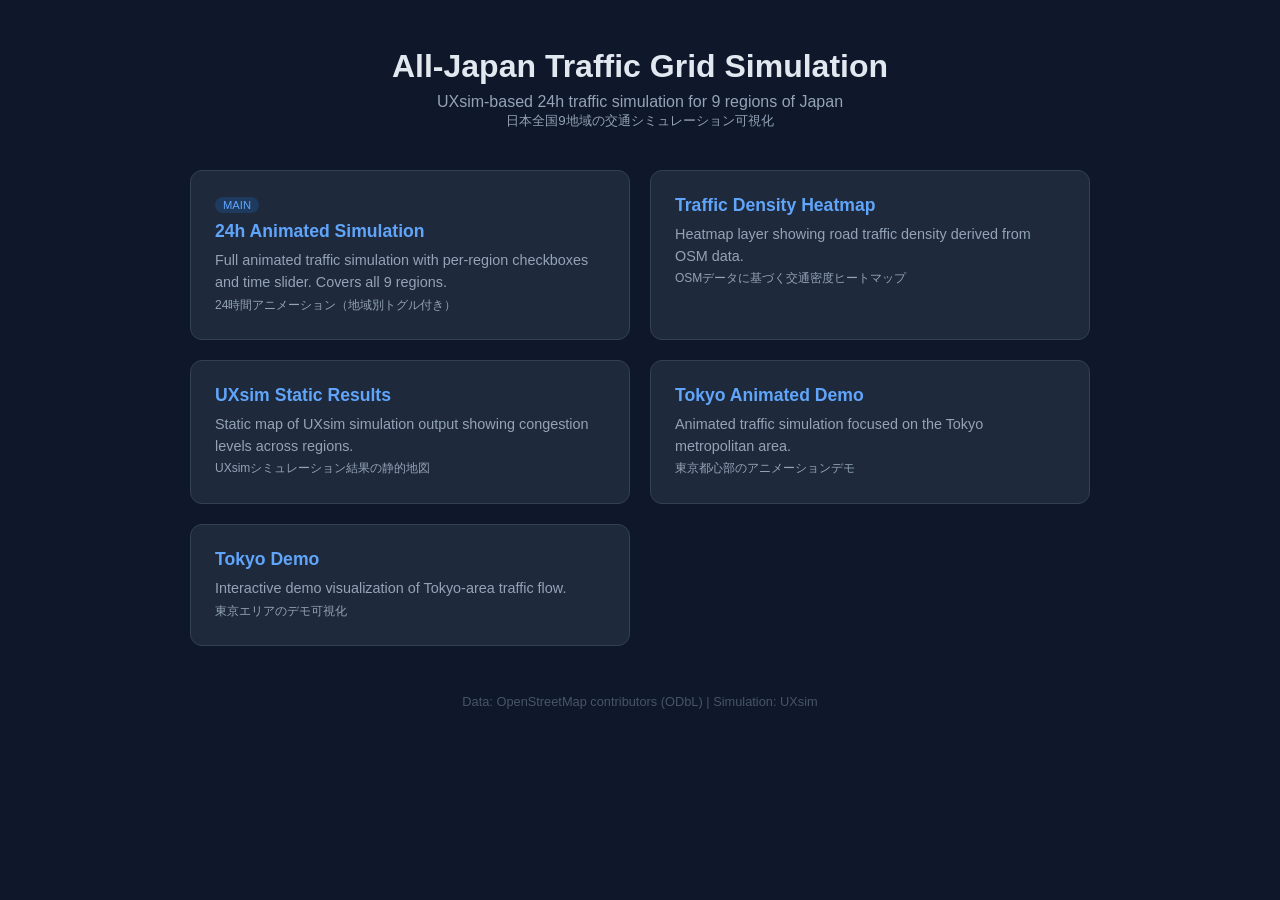
==== visualize/output/index.html @ a6081bfb "Update README with 24h traffic simulation demo GIF and GitHub Pages setup - Replace README with docu" ====
<!DOCTYPE html>
<html lang="en">
<head>
  <meta charset="UTF-8">
  <meta name="viewport" content="width=device-width, initial-scale=1.0">
  <title>All-Japan Traffic Grid Simulation</title>
  <style>
    * { margin: 0; padding: 0; box-sizing: border-box; }
    body {
      font-family: -apple-system, BlinkMacSystemFont, "Segoe UI", Roboto, sans-serif;
      background: #0f172a;
      color: #e2e8f0;
      min-height: 100vh;
      display: flex;
      flex-direction: column;
      align-items: center;
      padding: 3rem 1rem;
    }
    h1 {
      font-size: 2rem;
      font-weight: 700;
      margin-bottom: 0.5rem;
    }
    .subtitle {
      color: #94a3b8;
      margin-bottom: 2.5rem;
      text-align: center;
    }
    .grid {
      display: grid;
      grid-template-columns: repeat(auto-fill, minmax(320px, 1fr));
      gap: 1.25rem;
      max-width: 900px;
      width: 100%;
    }
    a.card {
      display: block;
      background: #1e293b;
      border: 1px solid #334155;
      border-radius: 12px;
      padding: 1.5rem;
      text-decoration: none;
      color: inherit;
      transition: border-color 0.2s, transform 0.2s;
    }
    a.card:hover {
      border-color: #60a5fa;
      transform: translateY(-2px);
    }
    .card h2 {
      font-size: 1.1rem;
      color: #60a5fa;
      margin-bottom: 0.5rem;
    }
    .card p {
      font-size: 0.9rem;
      color: #94a3b8;
      line-height: 1.5;
    }
    .badge {
      display: inline-block;
      font-size: 0.7rem;
      padding: 0.15rem 0.5rem;
      border-radius: 9999px;
      background: #1e3a5f;
      color: #60a5fa;
      margin-bottom: 0.5rem;
    }
    footer {
      margin-top: 3rem;
      color: #475569;
      font-size: 0.8rem;
    }
  </style>
</head>
<body>
  <h1>All-Japan Traffic Grid Simulation</h1>
  <p class="subtitle">UXsim-based 24h traffic simulation for 9 regions of Japan<br>
    <small>日本全国9地域の交通シミュレーション可視化</small>
  </p>

  <div class="grid">
    <a class="card" href="japan_traffic_animated.html">
      <span class="badge">MAIN</span>
      <h2>24h Animated Simulation</h2>
      <p>Full animated traffic simulation with per-region checkboxes and time slider. Covers all 9 regions.<br>
        <small>24時間アニメーション（地域別トグル付き）</small></p>
    </a>

    <a class="card" href="japan_traffic_heatmap.html">
      <h2>Traffic Density Heatmap</h2>
      <p>Heatmap layer showing road traffic density derived from OSM data.<br>
        <small>OSMデータに基づく交通密度ヒートマップ</small></p>
    </a>

    <a class="card" href="japan_traffic_uxsim.html">
      <h2>UXsim Static Results</h2>
      <p>Static map of UXsim simulation output showing congestion levels across regions.<br>
        <small>UXsimシミュレーション結果の静的地図</small></p>
    </a>

    <a class="card" href="tokyo_animated.html">
      <h2>Tokyo Animated Demo</h2>
      <p>Animated traffic simulation focused on the Tokyo metropolitan area.<br>
        <small>東京都心部のアニメーションデモ</small></p>
    </a>

    <a class="card" href="tokyo_demo.html">
      <h2>Tokyo Demo</h2>
      <p>Interactive demo visualization of Tokyo-area traffic flow.<br>
        <small>東京エリアのデモ可視化</small></p>
    </a>
  </div>

  <footer>Data: OpenStreetMap contributors (ODbL) | Simulation: UXsim</footer>
</body>
</html>
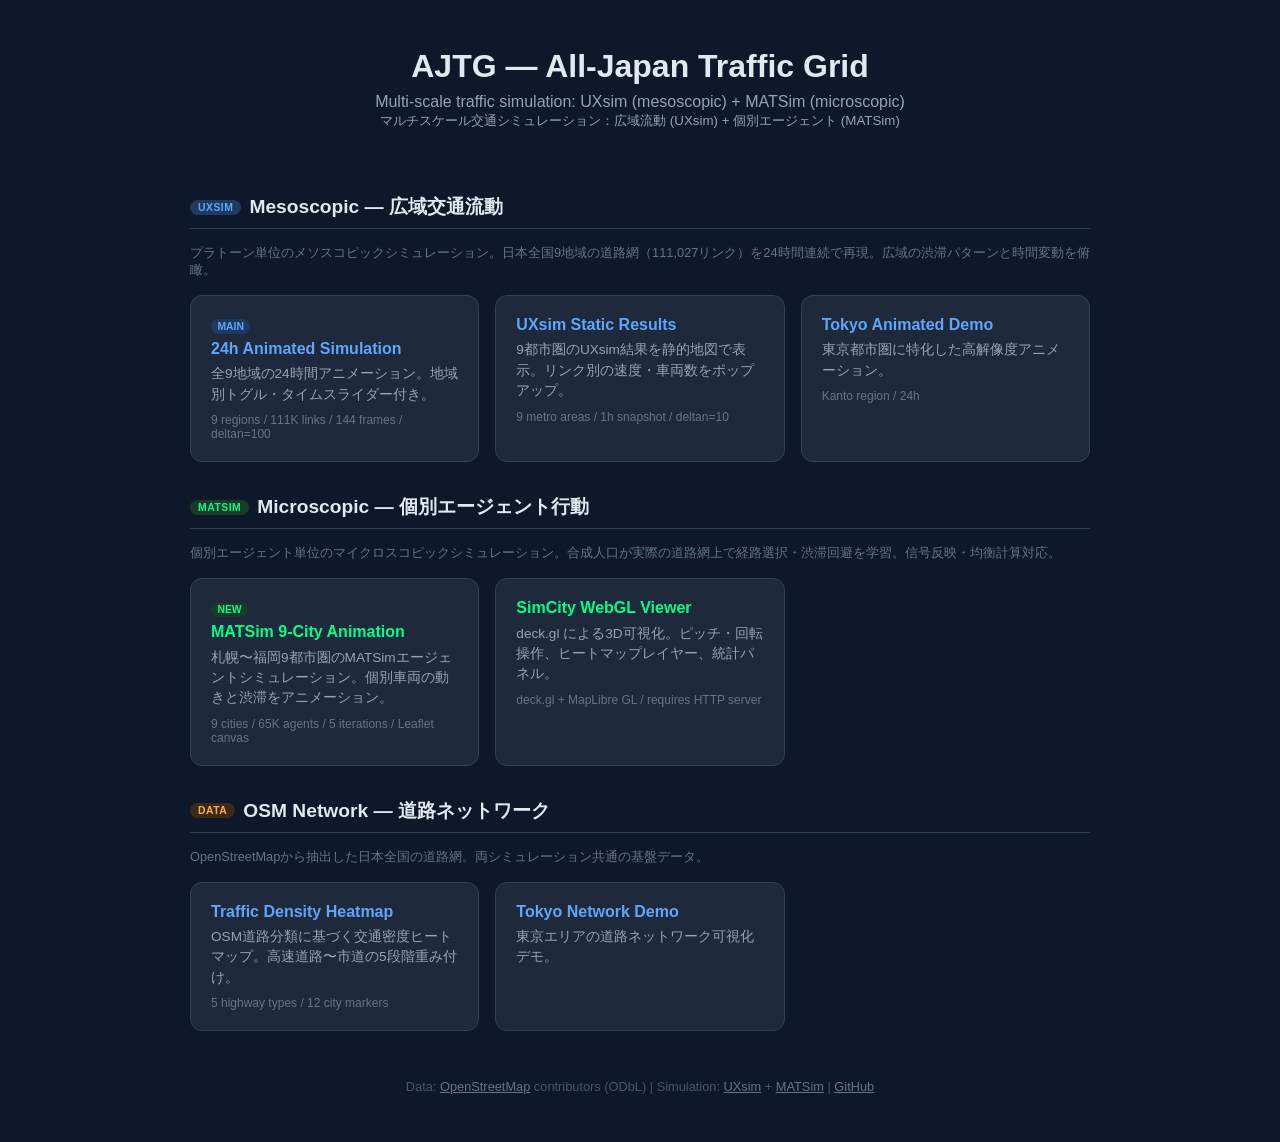
==== commit 0167558b: "Add MATSim animated map and reorganize portal by simulation type - visualize/japan_matsim_animated.p" ====
--- a/visualize/output/index.html
+++ b/visualize/output/index.html
@@ -7,7 +7,7 @@
   <style>
     * { margin: 0; padding: 0; box-sizing: border-box; }
     body {
-      font-family: -apple-system, BlinkMacSystemFont, "Segoe UI", Roboto, sans-serif;
+      font-family: -apple-system, BlinkMacSystemFont, "Segoe UI", "Hiragino Sans", Roboto, sans-serif;
       background: #0f172a;
       color: #e2e8f0;
       min-height: 100vh;
@@ -16,102 +16,135 @@
       align-items: center;
       padding: 3rem 1rem;
     }
-    h1 {
-      font-size: 2rem;
-      font-weight: 700;
-      margin-bottom: 0.5rem;
+    h1 { font-size: 2rem; font-weight: 700; margin-bottom: 0.5rem; }
+    .subtitle { color: #94a3b8; margin-bottom: 2rem; text-align: center; }
+    .section-title {
+      font-size: 1.2rem; font-weight: 600; color: #e2e8f0;
+      margin: 2rem 0 1rem; width: 100%; max-width: 900px;
+      padding-bottom: 0.5rem; border-bottom: 1px solid #334155;
+      display: flex; align-items: center; gap: 0.5rem;
     }
-    .subtitle {
-      color: #94a3b8;
-      margin-bottom: 2.5rem;
-      text-align: center;
+    .section-tag {
+      font-size: 0.65rem; padding: 2px 8px; border-radius: 9999px;
+      font-weight: 600; text-transform: uppercase; letter-spacing: 0.5px;
     }
+    .tag-uxsim { background: #1e3a5f; color: #60a5fa; }
+    .tag-matsim { background: #1a3a2a; color: #00ff88; }
+    .tag-data { background: #3a2a1a; color: #ffaa44; }
+    .section-desc { font-size: 0.8rem; color: #64748b; max-width: 900px; width: 100%; margin-bottom: 1rem; }
     .grid {
       display: grid;
-      grid-template-columns: repeat(auto-fill, minmax(320px, 1fr));
-      gap: 1.25rem;
+      grid-template-columns: repeat(auto-fill, minmax(280px, 1fr));
+      gap: 1rem;
       max-width: 900px;
       width: 100%;
     }
     a.card {
-      display: block;
-      background: #1e293b;
-      border: 1px solid #334155;
-      border-radius: 12px;
-      padding: 1.5rem;
-      text-decoration: none;
-      color: inherit;
-      transition: border-color 0.2s, transform 0.2s;
+      display: block; background: #1e293b; border: 1px solid #334155;
+      border-radius: 12px; padding: 1.25rem; text-decoration: none;
+      color: inherit; transition: border-color 0.2s, transform 0.2s;
     }
-    a.card:hover {
-      border-color: #60a5fa;
-      transform: translateY(-2px);
+    a.card:hover { border-color: #60a5fa; transform: translateY(-2px); }
+    a.card.matsim:hover { border-color: #00ff88; }
+    .card h2 { font-size: 1rem; color: #60a5fa; margin-bottom: 0.4rem; }
+    .card.matsim h2 { color: #00ff88; }
+    .card p { font-size: 0.85rem; color: #94a3b8; line-height: 1.5; }
+    .badge {
+      display: inline-block; font-size: 0.65rem; padding: 0.1rem 0.4rem;
+      border-radius: 9999px; margin-bottom: 0.4rem; font-weight: 600;
     }
-    .card h2 {
-      font-size: 1.1rem;
-      color: #60a5fa;
-      margin-bottom: 0.5rem;
-    }
-    .card p {
-      font-size: 0.9rem;
-      color: #94a3b8;
-      line-height: 1.5;
-    }
-    .badge {
-      display: inline-block;
-      font-size: 0.7rem;
-      padding: 0.15rem 0.5rem;
-      border-radius: 9999px;
-      background: #1e3a5f;
-      color: #60a5fa;
-      margin-bottom: 0.5rem;
-    }
-    footer {
-      margin-top: 3rem;
-      color: #475569;
-      font-size: 0.8rem;
-    }
+    .badge-main { background: #1e3a5f; color: #60a5fa; }
+    .badge-new { background: #1a3a2a; color: #00ff88; }
+    .specs { font-size: 0.75rem; color: #64748b; margin-top: 0.5rem; }
+    footer { margin-top: 3rem; color: #475569; font-size: 0.8rem; text-align: center; }
+    footer a { color: #64748b; }
   </style>
 </head>
 <body>
-  <h1>All-Japan Traffic Grid Simulation</h1>
-  <p class="subtitle">UXsim-based 24h traffic simulation for 9 regions of Japan<br>
-    <small>日本全国9地域の交通シミュレーション可視化</small>
+  <h1>AJTG — All-Japan Traffic Grid</h1>
+  <p class="subtitle">
+    Multi-scale traffic simulation: UXsim (mesoscopic) + MATSim (microscopic)<br>
+    <small>マルチスケール交通シミュレーション：広域流動 (UXsim) + 個別エージェント (MATSim)</small>
   </p>
 
+  <!-- UXsim Section -->
+  <div class="section-title">
+    <span class="section-tag tag-uxsim">UXsim</span>
+    Mesoscopic — 広域交通流動
+  </div>
+  <div class="section-desc">
+    プラトーン単位のメソスコピックシミュレーション。日本全国9地域の道路網（111,027リンク）を24時間連続で再現。広域の渋滞パターンと時間変動を俯瞰。
+  </div>
   <div class="grid">
     <a class="card" href="japan_traffic_animated.html">
-      <span class="badge">MAIN</span>
+      <span class="badge badge-main">MAIN</span>
       <h2>24h Animated Simulation</h2>
-      <p>Full animated traffic simulation with per-region checkboxes and time slider. Covers all 9 regions.<br>
-        <small>24時間アニメーション（地域別トグル付き）</small></p>
-    </a>
-
-    <a class="card" href="japan_traffic_heatmap.html">
-      <h2>Traffic Density Heatmap</h2>
-      <p>Heatmap layer showing road traffic density derived from OSM data.<br>
-        <small>OSMデータに基づく交通密度ヒートマップ</small></p>
+      <p>全9地域の24時間アニメーション。地域別トグル・タイムスライダー付き。</p>
+      <div class="specs">9 regions / 111K links / 144 frames / deltan=100</div>
     </a>
 
     <a class="card" href="japan_traffic_uxsim.html">
       <h2>UXsim Static Results</h2>
-      <p>Static map of UXsim simulation output showing congestion levels across regions.<br>
-        <small>UXsimシミュレーション結果の静的地図</small></p>
+      <p>9都市圏のUXsim結果を静的地図で表示。リンク別の速度・車両数をポップアップ。</p>
+      <div class="specs">9 metro areas / 1h snapshot / deltan=10</div>
     </a>
 
     <a class="card" href="tokyo_animated.html">
       <h2>Tokyo Animated Demo</h2>
-      <p>Animated traffic simulation focused on the Tokyo metropolitan area.<br>
-        <small>東京都心部のアニメーションデモ</small></p>
+      <p>東京都市圏に特化した高解像度アニメーション。</p>
+      <div class="specs">Kanto region / 24h</div>
+    </a>
+  </div>
+
+  <!-- MATSim Section -->
+  <div class="section-title">
+    <span class="section-tag tag-matsim">MATSim</span>
+    Microscopic — 個別エージェント行動
+  </div>
+  <div class="section-desc">
+    個別エージェント単位のマイクロスコピックシミュレーション。合成人口が実際の道路網上で経路選択・渋滞回避を学習。信号反映・均衡計算対応。
+  </div>
+  <div class="grid">
+    <a class="card matsim" href="japan_matsim_animated.html">
+      <span class="badge badge-new">NEW</span>
+      <h2>MATSim 9-City Animation</h2>
+      <p>札幌〜福岡9都市圏のMATSimエージェントシミュレーション。個別車両の動きと渋滞をアニメーション。</p>
+      <div class="specs">9 cities / 65K agents / 5 iterations / Leaflet canvas</div>
+    </a>
+
+    <a class="card matsim" href="../web/index.html">
+      <h2>SimCity WebGL Viewer</h2>
+      <p>deck.gl による3D可視化。ピッチ・回転操作、ヒートマップレイヤー、統計パネル。</p>
+      <div class="specs">deck.gl + MapLibre GL / requires HTTP server</div>
+    </a>
+  </div>
+
+  <!-- Data Section -->
+  <div class="section-title">
+    <span class="section-tag tag-data">DATA</span>
+    OSM Network — 道路ネットワーク
+  </div>
+  <div class="section-desc">
+    OpenStreetMapから抽出した日本全国の道路網。両シミュレーション共通の基盤データ。
+  </div>
+  <div class="grid">
+    <a class="card" href="japan_traffic_heatmap.html">
+      <h2>Traffic Density Heatmap</h2>
+      <p>OSM道路分類に基づく交通密度ヒートマップ。高速道路〜市道の5段階重み付け。</p>
+      <div class="specs">5 highway types / 12 city markers</div>
     </a>
 
     <a class="card" href="tokyo_demo.html">
-      <h2>Tokyo Demo</h2>
-      <p>Interactive demo visualization of Tokyo-area traffic flow.<br>
-        <small>東京エリアのデモ可視化</small></p>
+      <h2>Tokyo Network Demo</h2>
+      <p>東京エリアの道路ネットワーク可視化デモ。</p>
     </a>
   </div>
 
-  <footer>Data: OpenStreetMap contributors (ODbL) | Simulation: UXsim</footer>
+  <footer>
+    Data: <a href="https://www.openstreetmap.org/">OpenStreetMap</a> contributors (ODbL)
+    | Simulation: <a href="https://github.com/toruseo/uxsim">UXsim</a>
+    + <a href="https://matsim.org/">MATSim</a>
+    | <a href="https://github.com/lutelute/all-japan-traffic-grid">GitHub</a>
+  </footer>
 </body>
 </html>
